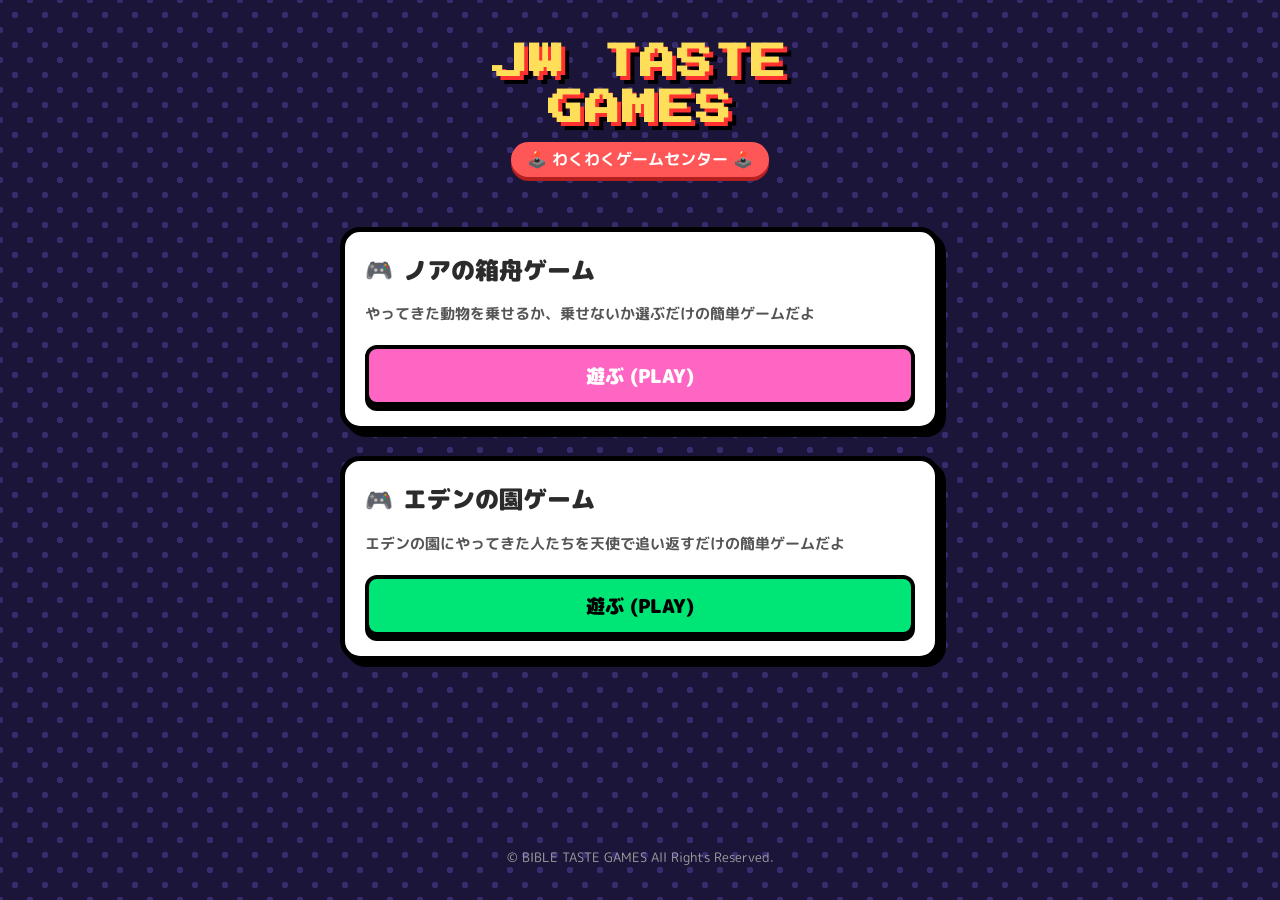
==== index.html @ 095ab3c3 "Add files via upload" ====
<!DOCTYPE html>
<html lang="ja">
<head>
  <meta charset="UTF-8">
  <meta name="viewport" content="width=device-width, initial-scale=1.0">
  <title>JW TASTE GAMES</title>
  <!-- レトロゲーム風フォント（Google Fonts） -->
  <link href="https://fonts.googleapis.com/css2?family=Press+Start+2P&family=Yuji+Mai&family=M+PLUS+Rounded+1c:wght@700;900&display=swap" rel="stylesheet">
  
  <style>
    /* 全体のスタイル設定 */
    body {
      background-color: #1b153a; /* ポップな濃いパープル */
      color: #ffffff;
      font-family: 'M PLUS Rounded 1c', sans-serif;
      margin: 0;
      padding: 0;
      display: flex;
      flex-direction: column;
      align-items: center;
      min-height: 100vh;
      box-sizing: border-box;
      background-image: 
        radial-gradient(#392c6e 15%, transparent 16%),
        radial-gradient(#392c6e 15%, transparent 16%);
      background-size: 30px 30px;
      background-position: 0 0, 15px 15px;
    }

    /* ヘッダー・タイトル */
    header {
      margin-top: 40px;
      margin-bottom: 20px;
      text-align: center;
    }

    h1 {
      font-family: 'Press Start 2P', cursive, sans-serif;
      font-size: 2.2rem;
      color: #ffde59; /* レトロイエロー */
      text-shadow: 
        4px 4px 0px #ff3131, 
        8px 8px 0px #000000;
      letter-spacing: 2px;
      margin: 0 0 10px 0;
      line-height: 1.3;
    }

    .subtitle {
      background-color: #ff5757;
      color: #ffffff;
      padding: 6px 16px;
      border-radius: 20px;
      font-weight: bold;
      display: inline-block;
      box-shadow: 0 4px 0 #b32020;
      font-size: 1rem;
    }

    /* ゲームリストのコンテナ */
    .game-container {
      width: 90%;
      max-width: 600px;
      display: flex;
      flex-direction: column;
      gap: 25px;
      margin: 30px 0;
    }

    /* 各ゲームのカード枠 */
    .game-card {
      background: #ffffff;
      color: #333333;
      border: 5px solid #000000;
      border-radius: 20px;
      padding: 20px;
      box-shadow: 6px 6px 0px #000000;
      transition: transform 0.1s, box-shadow 0.1s;
      position: relative;
      overflow: hidden;
    }

    /* カードホバー時のアニメーション */
    .game-card:hover {
      transform: translate(-3px, -3px);
      box-shadow: 9px 9px 0px #000000;
    }

    .game-title {
      font-size: 1.5rem;
      font-weight: 900;
      margin: 0 0 10px 0;
      color: #2b2b2b;
      display: flex;
      align-items: center;
      gap: 10px;
    }

    .game-title::before {
      content: '🎮';
      font-size: 1.4rem;
    }

    .game-description {
      font-size: 0.95rem;
      line-height: 1.5;
      color: #555555;
      margin-bottom: 20px;
      font-weight: 700;
    }

    /* プレイボタン */
    .play-btn {
      display: block;
      width: 100%;
      text-align: center;
      background-color: #00c2cb;
      color: #ffffff;
      font-weight: 900;
      font-size: 1.2rem;
      padding: 12px 0;
      border: 4px solid #000000;
      border-radius: 12px;
      text-decoration: none;
      box-shadow: 0 5px 0 #000000;
      box-sizing: border-box;
      transition: all 0.1s;
    }

    .play-btn:active {
      transform: translateY(4px);
      box-shadow: 0 1px 0 #000000;
    }

    /* テーマ別のボタン色カスタマイズ */
    .card-ark .play-btn { background-color: #ff66c4; }
    .card-eden .play-btn { background-color: #00e676; color: #000; }

    /* フッター */
    footer {
      margin-top: auto;
      padding: 20px;
      font-size: 0.8rem;
      color: #a0a0a0;
      text-align: center;
    }
  </style>
</head>
<body>

  <header>
    <h1>JW TASTE<br>GAMES</h1>
    <div class="subtitle">🕹️ わくわくゲームセンター 🕹️</div>
  </header>

  <main class="game-container">

    <!-- ゲーム1: ARK GAME -->
    <div class="game-card card-ark">
      <h2 class="game-title">ノアの箱舟ゲーム</h2>
      <p class="game-description">
        やってきた動物を乗せるか、乗せないか選ぶだけの簡単ゲームだよ
      </p>
      <a href="ark_game.html" class="play-btn">遊ぶ (PLAY)</a>
    </div>

    <!-- ゲーム2: EDEN GAME -->
    <div class="game-card card-eden">
      <h2 class="game-title">エデンの園ゲーム</h2>
      <p class="game-description">
        エデンの園にやってきた人たちを天使で追い返すだけの簡単ゲームだよ
      </p>
      <a href="eden_game.html" class="play-btn">遊ぶ (PLAY)</a>
    </div>

  </main>

  <footer>
    <p>&copy; BIBLE TASTE GAMES All Rights Reserved.</p>
  </footer>

</body>
</html>
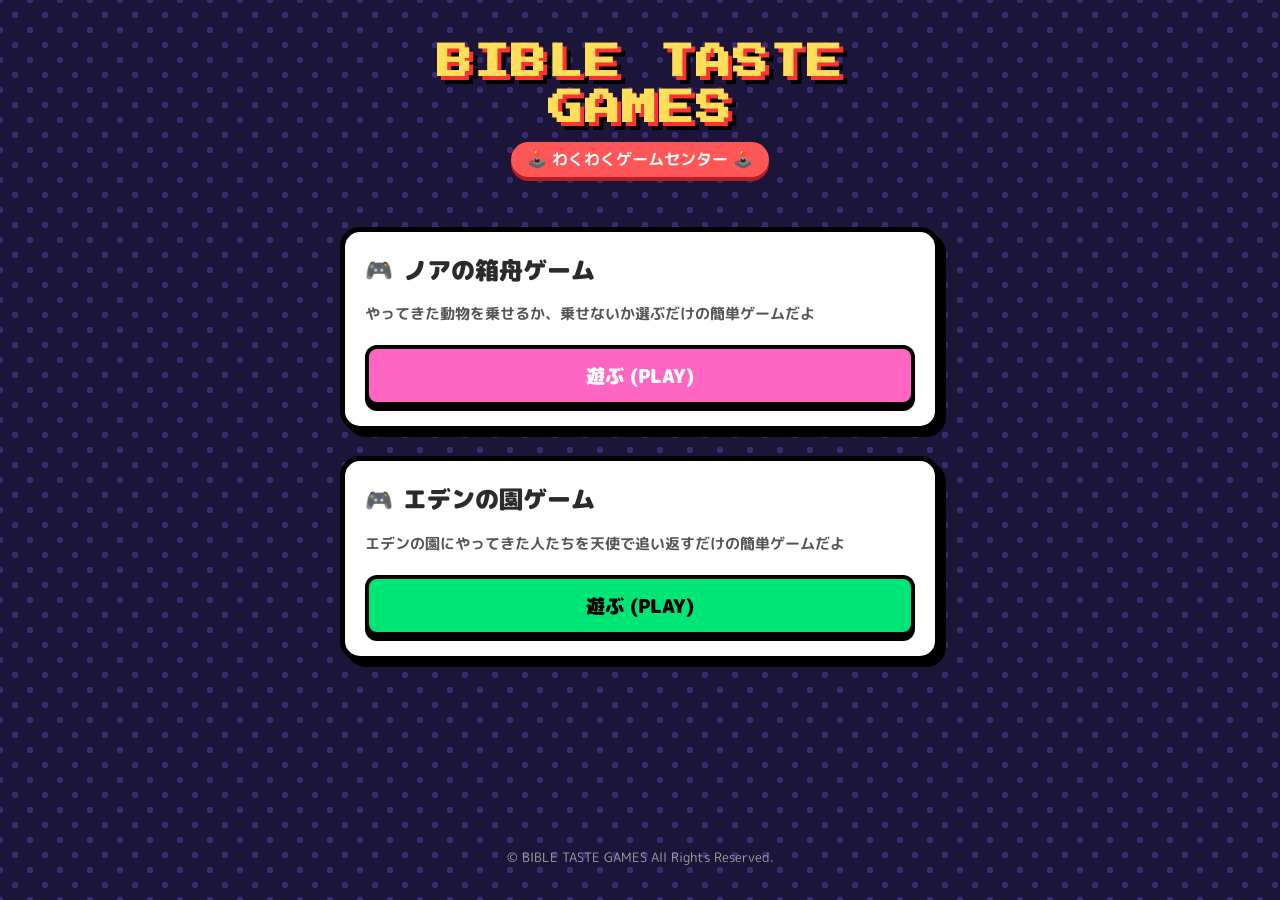
==== commit 605cc74e: "Update index.html" ====
--- a/index.html
+++ b/index.html
@@ -3,7 +3,7 @@
 <head>
   <meta charset="UTF-8">
   <meta name="viewport" content="width=device-width, initial-scale=1.0">
-  <title>JW TASTE GAMES</title>
+  <title>BIBLE TASTE GAMES</title>
   <!-- レトロゲーム風フォント（Google Fonts） -->
   <link href="https://fonts.googleapis.com/css2?family=Press+Start+2P&family=Yuji+Mai&family=M+PLUS+Rounded+1c:wght@700;900&display=swap" rel="stylesheet">
   
@@ -149,7 +149,7 @@
 <body>
 
   <header>
-    <h1>JW TASTE<br>GAMES</h1>
+    <h1>BIBLE TASTE<br>GAMES</h1>
     <div class="subtitle">🕹️ わくわくゲームセンター 🕹️</div>
   </header>
 
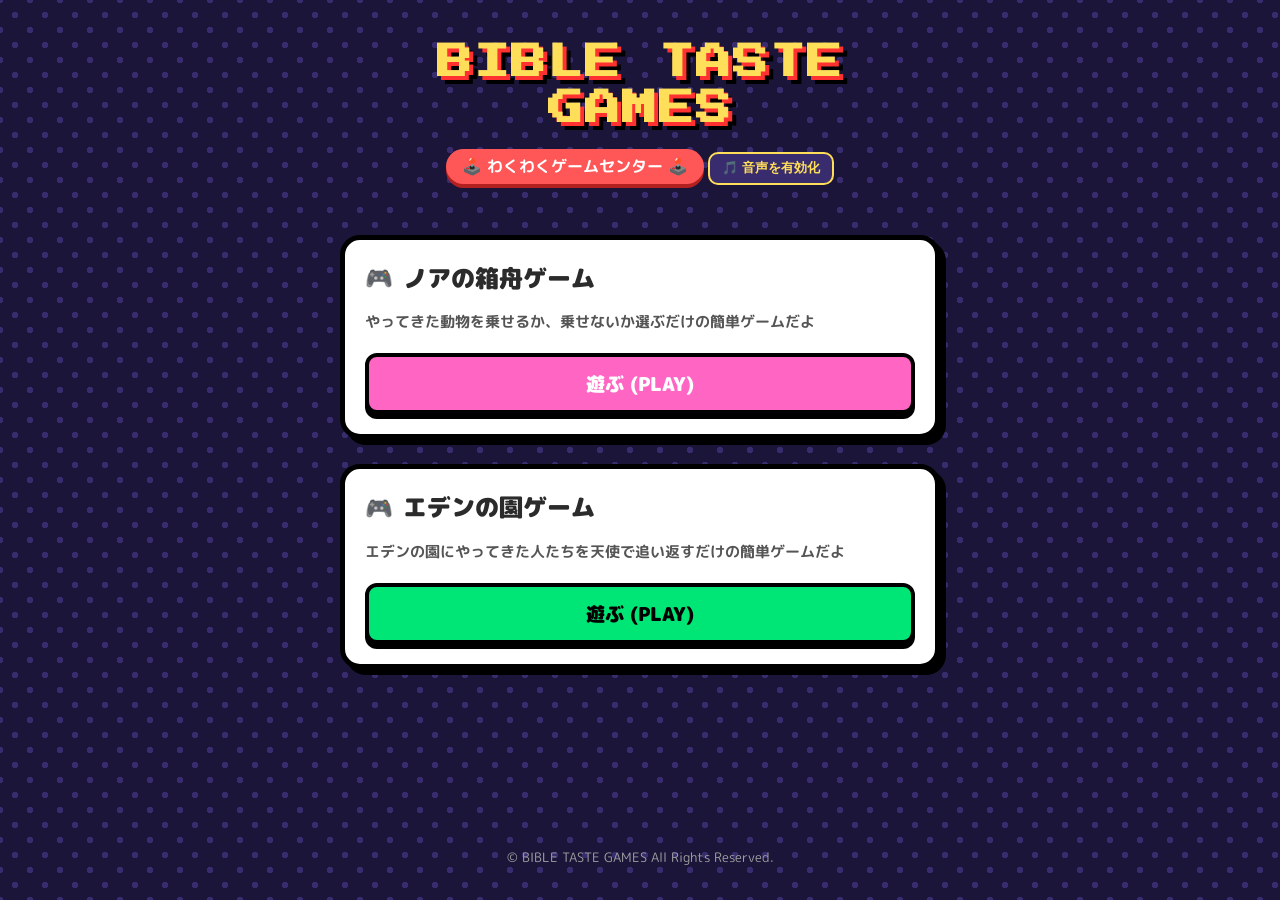
==== commit ccdf5214: "Update index.html" ====
--- a/index.html
+++ b/index.html
@@ -55,6 +55,7 @@
       display: inline-block;
       box-shadow: 0 4px 0 #b32020;
       font-size: 1rem;
+      cursor: pointer;
     }
 
     /* ゲームリストのコンテナ */
@@ -125,6 +126,7 @@
       box-shadow: 0 5px 0 #000000;
       box-sizing: border-box;
       transition: all 0.1s;
+      cursor: pointer;
     }
 
     .play-btn:active {
@@ -135,6 +137,19 @@
     /* テーマ別のボタン色カスタマイズ */
     .card-ark .play-btn { background-color: #ff66c4; }
     .card-eden .play-btn { background-color: #00e676; color: #000; }
+
+    /* Sound Switch (ON/OFF Control) */
+    .sound-toggle {
+      margin-top: 10px;
+      background: #392c6e;
+      border: 2px solid #ffde59;
+      color: #ffde59;
+      padding: 6px 12px;
+      border-radius: 10px;
+      font-size: 0.8rem;
+      font-weight: bold;
+      cursor: pointer;
+    }
 
     /* フッター */
     footer {
@@ -151,6 +166,7 @@
   <header>
     <h1>BIBLE TASTE<br>GAMES</h1>
     <div class="subtitle">🕹️ わくわくゲームセンター 🕹️</div>
+    <button id="soundBtn" class="sound-toggle">🎵 音声を有効化</button>
   </header>
 
   <main class="game-container">
@@ -179,5 +195,122 @@
     <p>&copy; BIBLE TASTE GAMES All Rights Reserved.</p>
   </footer>
 
+  <script>
+    // AudioContext の生成
+    let audioCtx = null;
+    let isBGMPlaying = false;
+    let bgmInterval = null;
+
+    function initAudio() {
+      if (!audioCtx) {
+        audioCtx = new (window.AudioContext || window.webkitAudioContext)();
+      }
+      if (audioCtx.state === 'suspended') {
+        audioCtx.resume();
+      }
+    }
+
+    // 8bit風ボタン決定音（ピピッと上昇音）
+    function playClickSound() {
+      if (!audioCtx) return;
+      
+      const now = audioCtx.currentTime;
+      const osc = audioCtx.createOscillator();
+      const gain = audioCtx.createGain();
+
+      osc.type = 'square'; // 矩形波でファミコンらしさを演出
+      osc.frequency.setValueAtTime(523.25, now); // C5
+      osc.frequency.setValueAtTime(1046.50, now + 0.06); // C6
+
+      gain.gain.setValueAtTime(0.1, now);
+      gain.gain.exponentialRampToValueAtTime(0.01, now + 0.15);
+
+      osc.connect(gain);
+      gain.connect(audioCtx.destination);
+
+      osc.start(now);
+      osc.stop(now + 0.15);
+    }
+
+    // 8bit風ポップなBGMループ生成
+    const bgmNotes = [
+      261.63, 329.63, 392.00, 523.25, // C E G C
+      293.66, 349.23, 440.00, 587.33, // D F A D
+      329.63, 392.00, 493.88, 659.25, // E G B E
+      349.23, 440.00, 523.25, 698.46  // F A C F
+    ];
+    let noteIndex = 0;
+
+    function startBGM() {
+      if (isBGMPlaying) return;
+      isBGMPlaying = true;
+      document.getElementById('soundBtn').textContent = '🔊 SOUND: ON';
+
+      bgmInterval = setInterval(() => {
+        if (!audioCtx) return;
+
+        const now = audioCtx.currentTime;
+        const osc = audioCtx.createOscillator();
+        const gain = audioCtx.createGain();
+
+        osc.type = 'triangle'; // マイルドな三角波
+        osc.frequency.setValueAtTime(bgmNotes[noteIndex], now);
+
+        gain.gain.setValueAtTime(0.05, now);
+        gain.gain.exponentialRampToValueAtTime(0.005, now + 0.12);
+
+        osc.connect(gain);
+        gain.connect(audioCtx.destination);
+
+        osc.start(now);
+        osc.stop(now + 0.12);
+
+        noteIndex = (noteIndex + 1) % bgmNotes.length;
+      }, 150);
+    }
+
+    function stopBGM() {
+      clearInterval(bgmInterval);
+      isBGMPlaying = false;
+      document.getElementById('soundBtn').textContent = '🔇 SOUND: OFF';
+    }
+
+    // イベント設定
+    document.addEventListener('click', () => {
+      initAudio();
+      if (!isBGMPlaying) {
+        startBGM();
+      }
+    }, { once: true });
+
+    // 音声オン・オフ切り替えボタン
+    const soundBtn = document.getElementById('soundBtn');
+    soundBtn.addEventListener('click', (e) => {
+      e.stopPropagation();
+      initAudio();
+      if (isBGMPlaying) {
+        stopBGM();
+      } else {
+        startBGM();
+      }
+    });
+
+    // 「遊ぶ」ボタンクリック時に決定音を鳴らしてから遷移
+    const playButtons = document.querySelectorAll('.play-btn');
+    playButtons.forEach(btn => {
+      btn.addEventListener('click', (e) => {
+        e.preventDefault();
+        const targetUrl = btn.getAttribute('href');
+        initAudio();
+        playClickSound();
+
+        // 効果音が鳴り終わるタイミングでページ遷移
+        setTimeout(() => {
+          window.location.href = targetUrl;
+        }, 150);
+      });
+    });
+  </script>
+
 </body>
 </html>
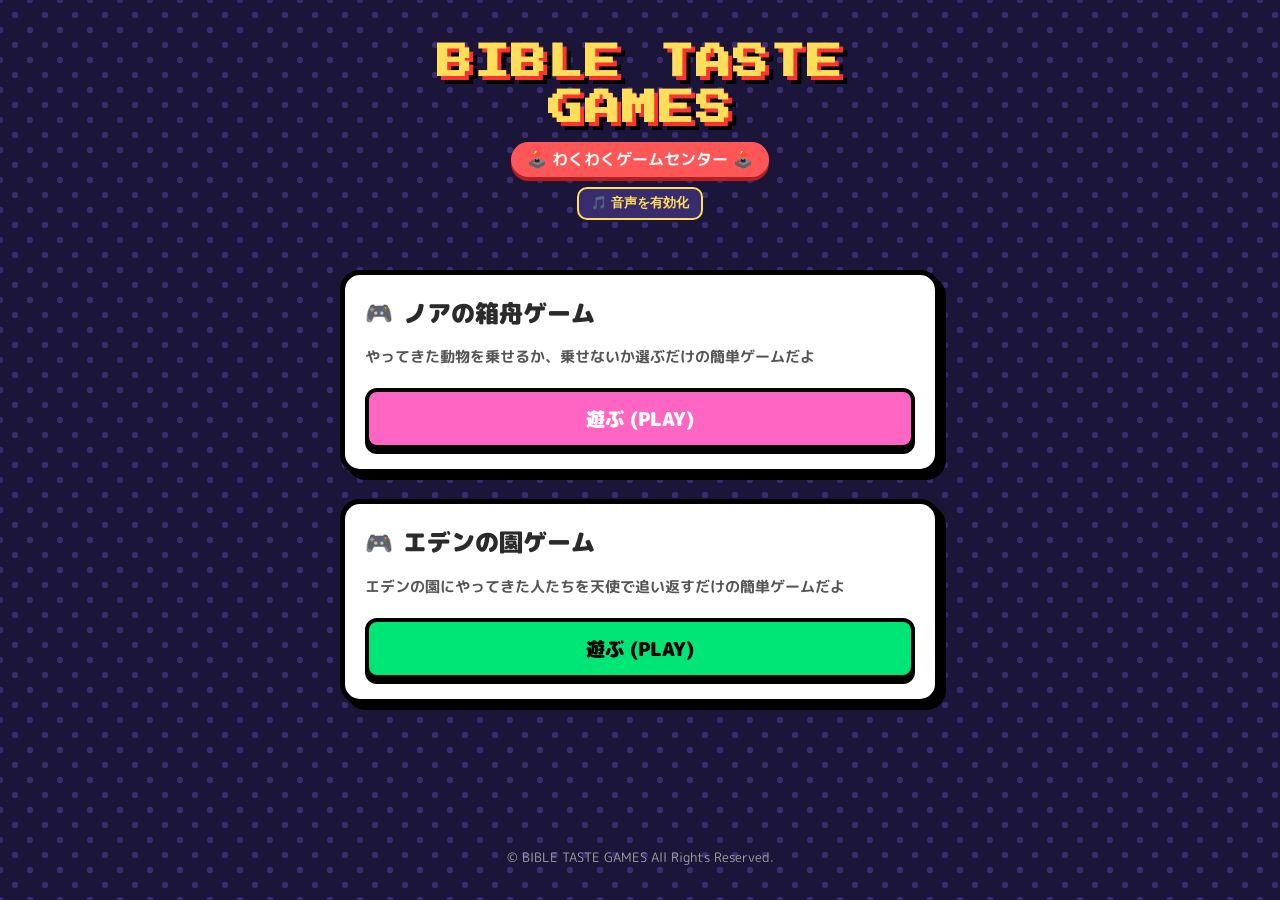
==== commit 9a37d789: "Update index.html" ====
--- a/index.html
+++ b/index.html
@@ -166,7 +166,7 @@
   <header>
     <h1>BIBLE TASTE<br>GAMES</h1>
     <div class="subtitle">🕹️ わくわくゲームセンター 🕹️</div>
-    <button id="soundBtn" class="sound-toggle">🎵 音声を有効化</button>
+    <div><button id="soundBtn" class="sound-toggle">🎵 音声を有効化</button></div>
   </header>
 
   <main class="game-container">
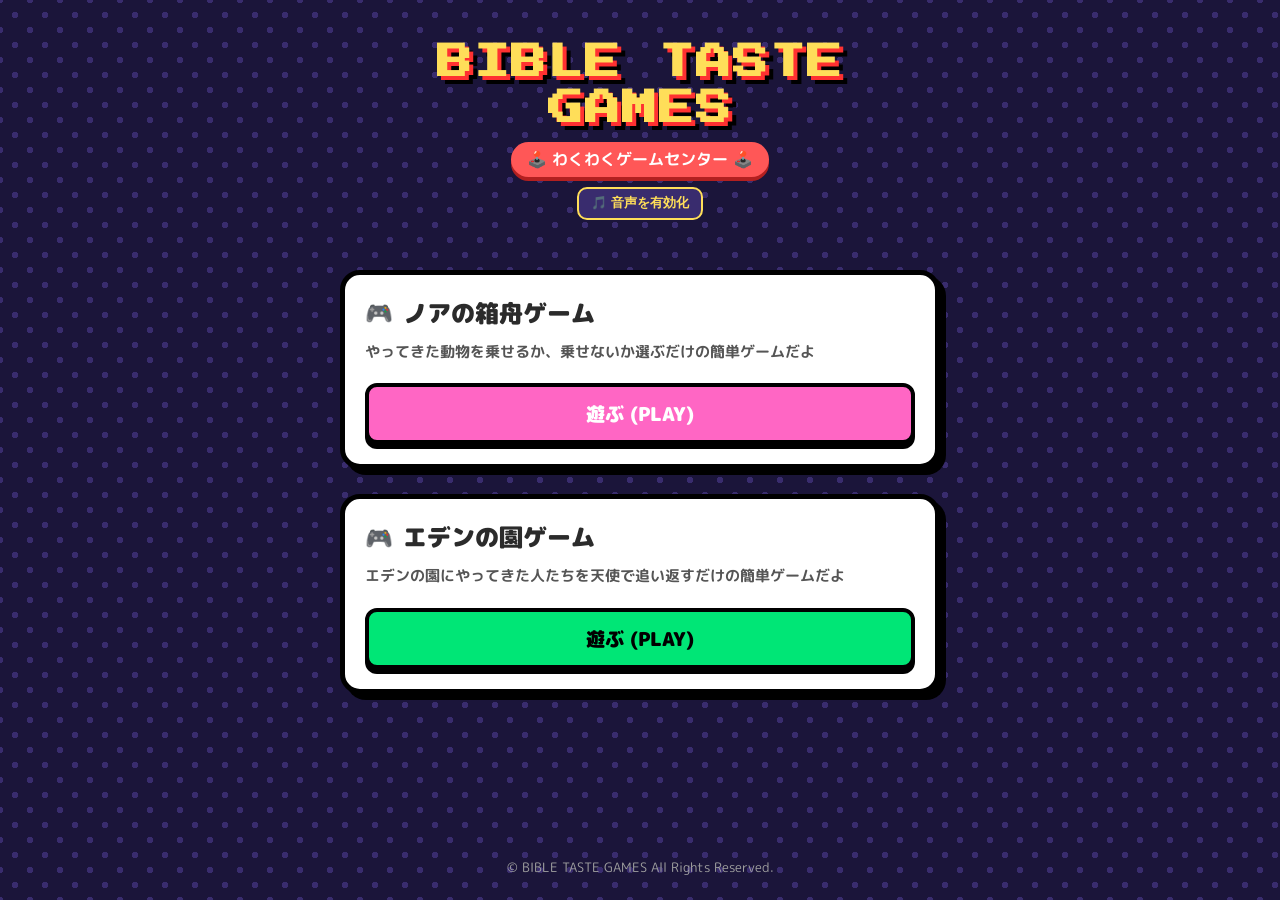
==== commit aeae5d57: "初回リファクタリング" ====
--- a/index.html
+++ b/index.html
@@ -1,316 +1,50 @@
-<!DOCTYPE html>
-<html lang="ja">
-<head>
-  <meta charset="UTF-8">
-  <meta name="viewport" content="width=device-width, initial-scale=1.0">
-  <title>BIBLE TASTE GAMES</title>
-  <!-- レトロゲーム風フォント（Google Fonts） -->
-  <link href="https://fonts.googleapis.com/css2?family=Press+Start+2P&family=Yuji+Mai&family=M+PLUS+Rounded+1c:wght@700;900&display=swap" rel="stylesheet">
-  
-  <style>
-    /* 全体のスタイル設定 */
-    body {
-      background-color: #1b153a; /* ポップな濃いパープル */
-      color: #ffffff;
-      font-family: 'M PLUS Rounded 1c', sans-serif;
-      margin: 0;
-      padding: 0;
-      display: flex;
-      flex-direction: column;
-      align-items: center;
-      min-height: 100vh;
-      box-sizing: border-box;
-      background-image: 
-        radial-gradient(#392c6e 15%, transparent 16%),
-        radial-gradient(#392c6e 15%, transparent 16%);
-      background-size: 30px 30px;
-      background-position: 0 0, 15px 15px;
-    }
-
-    /* ヘッダー・タイトル */
-    header {
-      margin-top: 40px;
-      margin-bottom: 20px;
-      text-align: center;
-    }
-
-    h1 {
-      font-family: 'Press Start 2P', cursive, sans-serif;
-      font-size: 2.2rem;
-      color: #ffde59; /* レトロイエロー */
-      text-shadow: 
-        4px 4px 0px #ff3131, 
-        8px 8px 0px #000000;
-      letter-spacing: 2px;
-      margin: 0 0 10px 0;
-      line-height: 1.3;
-    }
-
-    .subtitle {
-      background-color: #ff5757;
-      color: #ffffff;
-      padding: 6px 16px;
-      border-radius: 20px;
-      font-weight: bold;
-      display: inline-block;
-      box-shadow: 0 4px 0 #b32020;
-      font-size: 1rem;
-      cursor: pointer;
-    }
-
-    /* ゲームリストのコンテナ */
-    .game-container {
-      width: 90%;
-      max-width: 600px;
-      display: flex;
-      flex-direction: column;
-      gap: 25px;
-      margin: 30px 0;
-    }
-
-    /* 各ゲームのカード枠 */
-    .game-card {
-      background: #ffffff;
-      color: #333333;
-      border: 5px solid #000000;
-      border-radius: 20px;
-      padding: 20px;
-      box-shadow: 6px 6px 0px #000000;
-      transition: transform 0.1s, box-shadow 0.1s;
-      position: relative;
-      overflow: hidden;
-    }
-
-    /* カードホバー時のアニメーション */
-    .game-card:hover {
-      transform: translate(-3px, -3px);
-      box-shadow: 9px 9px 0px #000000;
-    }
-
-    .game-title {
-      font-size: 1.5rem;
-      font-weight: 900;
-      margin: 0 0 10px 0;
-      color: #2b2b2b;
-      display: flex;
-      align-items: center;
-      gap: 10px;
-    }
-
-    .game-title::before {
-      content: '🎮';
-      font-size: 1.4rem;
-    }
-
-    .game-description {
-      font-size: 0.95rem;
-      line-height: 1.5;
-      color: #555555;
-      margin-bottom: 20px;
-      font-weight: 700;
-    }
-
-    /* プレイボタン */
-    .play-btn {
-      display: block;
-      width: 100%;
-      text-align: center;
-      background-color: #00c2cb;
-      color: #ffffff;
-      font-weight: 900;
-      font-size: 1.2rem;
-      padding: 12px 0;
-      border: 4px solid #000000;
-      border-radius: 12px;
-      text-decoration: none;
-      box-shadow: 0 5px 0 #000000;
-      box-sizing: border-box;
-      transition: all 0.1s;
-      cursor: pointer;
-    }
-
-    .play-btn:active {
-      transform: translateY(4px);
-      box-shadow: 0 1px 0 #000000;
-    }
-
-    /* テーマ別のボタン色カスタマイズ */
-    .card-ark .play-btn { background-color: #ff66c4; }
-    .card-eden .play-btn { background-color: #00e676; color: #000; }
-
-    /* Sound Switch (ON/OFF Control) */
-    .sound-toggle {
-      margin-top: 10px;
-      background: #392c6e;
-      border: 2px solid #ffde59;
-      color: #ffde59;
-      padding: 6px 12px;
-      border-radius: 10px;
-      font-size: 0.8rem;
-      font-weight: bold;
-      cursor: pointer;
-    }
-
-    /* フッター */
-    footer {
-      margin-top: auto;
-      padding: 20px;
-      font-size: 0.8rem;
-      color: #a0a0a0;
-      text-align: center;
-    }
-  </style>
-</head>
-<body>
-
-  <header>
-    <h1>BIBLE TASTE<br>GAMES</h1>
-    <div class="subtitle">🕹️ わくわくゲームセンター 🕹️</div>
-    <div><button id="soundBtn" class="sound-toggle">🎵 音声を有効化</button></div>
-  </header>
-
-  <main class="game-container">
-
-    <!-- ゲーム1: ARK GAME -->
-    <div class="game-card card-ark">
-      <h2 class="game-title">ノアの箱舟ゲーム</h2>
-      <p class="game-description">
-        やってきた動物を乗せるか、乗せないか選ぶだけの簡単ゲームだよ
-      </p>
-      <a href="ark_game.html" class="play-btn">遊ぶ (PLAY)</a>
-    </div>
-
-    <!-- ゲーム2: EDEN GAME -->
-    <div class="game-card card-eden">
-      <h2 class="game-title">エデンの園ゲーム</h2>
-      <p class="game-description">
-        エデンの園にやってきた人たちを天使で追い返すだけの簡単ゲームだよ
-      </p>
-      <a href="eden_game.html" class="play-btn">遊ぶ (PLAY)</a>
-    </div>
-
-  </main>
-
-  <footer>
-    <p>&copy; BIBLE TASTE GAMES All Rights Reserved.</p>
-  </footer>
-
-  <script>
-    // AudioContext の生成
-    let audioCtx = null;
-    let isBGMPlaying = false;
-    let bgmInterval = null;
-
-    function initAudio() {
-      if (!audioCtx) {
-        audioCtx = new (window.AudioContext || window.webkitAudioContext)();
-      }
-      if (audioCtx.state === 'suspended') {
-        audioCtx.resume();
-      }
-    }
-
-    // 8bit風ボタン決定音（ピピッと上昇音）
-    function playClickSound() {
-      if (!audioCtx) return;
-      
-      const now = audioCtx.currentTime;
-      const osc = audioCtx.createOscillator();
-      const gain = audioCtx.createGain();
-
-      osc.type = 'square'; // 矩形波でファミコンらしさを演出
-      osc.frequency.setValueAtTime(523.25, now); // C5
-      osc.frequency.setValueAtTime(1046.50, now + 0.06); // C6
-
-      gain.gain.setValueAtTime(0.1, now);
-      gain.gain.exponentialRampToValueAtTime(0.01, now + 0.15);
-
-      osc.connect(gain);
-      gain.connect(audioCtx.destination);
-
-      osc.start(now);
-      osc.stop(now + 0.15);
-    }
-
-    // 8bit風ポップなBGMループ生成
-    const bgmNotes = [
-      261.63, 329.63, 392.00, 523.25, // C E G C
-      293.66, 349.23, 440.00, 587.33, // D F A D
-      329.63, 392.00, 493.88, 659.25, // E G B E
-      349.23, 440.00, 523.25, 698.46  // F A C F
-    ];
-    let noteIndex = 0;
-
-    function startBGM() {
-      if (isBGMPlaying) return;
-      isBGMPlaying = true;
-      document.getElementById('soundBtn').textContent = '🔊 SOUND: ON';
-
-      bgmInterval = setInterval(() => {
-        if (!audioCtx) return;
-
-        const now = audioCtx.currentTime;
-        const osc = audioCtx.createOscillator();
-        const gain = audioCtx.createGain();
-
-        osc.type = 'triangle'; // マイルドな三角波
-        osc.frequency.setValueAtTime(bgmNotes[noteIndex], now);
-
-        gain.gain.setValueAtTime(0.05, now);
-        gain.gain.exponentialRampToValueAtTime(0.005, now + 0.12);
-
-        osc.connect(gain);
-        gain.connect(audioCtx.destination);
-
-        osc.start(now);
-        osc.stop(now + 0.12);
-
-        noteIndex = (noteIndex + 1) % bgmNotes.length;
-      }, 150);
-    }
-
-    function stopBGM() {
-      clearInterval(bgmInterval);
-      isBGMPlaying = false;
-      document.getElementById('soundBtn').textContent = '🔇 SOUND: OFF';
-    }
-
-    // イベント設定
-    document.addEventListener('click', () => {
-      initAudio();
-      if (!isBGMPlaying) {
-        startBGM();
-      }
-    }, { once: true });
-
-    // 音声オン・オフ切り替えボタン
-    const soundBtn = document.getElementById('soundBtn');
-    soundBtn.addEventListener('click', (e) => {
-      e.stopPropagation();
-      initAudio();
-      if (isBGMPlaying) {
-        stopBGM();
-      } else {
-        startBGM();
-      }
-    });
-
-    // 「遊ぶ」ボタンクリック時に決定音を鳴らしてから遷移
-    const playButtons = document.querySelectorAll('.play-btn');
-    playButtons.forEach(btn => {
-      btn.addEventListener('click', (e) => {
-        e.preventDefault();
-        const targetUrl = btn.getAttribute('href');
-        initAudio();
-        playClickSound();
-
-        // 効果音が鳴り終わるタイミングでページ遷移
-        setTimeout(() => {
-          window.location.href = targetUrl;
-        }, 150);
-      });
-    });
-  </script>
-
-</body>
-</html>
+<!DOCTYPE html>
+<html lang="ja">
+<head>
+  <meta charset="UTF-8">
+  <meta name="viewport" content="width=device-width, initial-scale=1.0">
+  <title>BIBLE TASTE GAMES</title>
+  <link rel="preconnect" href="https://fonts.googleapis.com">
+  <link rel="preconnect" href="https://fonts.gstatic.com" crossorigin>
+  <link href="https://fonts.googleapis.com/css2?family=Press+Start+2P&family=M+PLUS+Rounded+1c:wght@700;900&display=swap" rel="stylesheet">
+  <link rel="icon" type="image/svg+xml" href="favicon.svg">
+  <link rel="stylesheet" href="css/common.css">
+  <link rel="stylesheet" href="css/index.css">
+</head>
+<body class="page-index">
+
+  <header>
+    <h1 class="retro-title">BIBLE TASTE<br>GAMES</h1>
+    <div class="subtitle">🕹️ わくわくゲームセンター 🕹️</div>
+    <div><button type="button" id="soundBtn" class="sound-toggle">🎵 音声を有効化</button></div>
+  </header>
+
+  <main class="game-list">
+
+    <!-- ゲームを追加するときは、この article をコピーして theme クラスと href を変更 -->
+    <article class="card game-card game-card--ark">
+      <h2 class="game-title">ノアの箱舟ゲーム</h2>
+      <p class="game-description">
+        やってきた動物を乗せるか、乗せないか選ぶだけの簡単ゲームだよ
+      </p>
+      <a href="ark_game.html" class="btn btn--block btn--pink play-btn">遊ぶ (PLAY)</a>
+    </article>
+
+    <article class="card game-card game-card--eden">
+      <h2 class="game-title">エデンの園ゲーム</h2>
+      <p class="game-description">
+        エデンの園にやってきた人たちを天使で追い返すだけの簡単ゲームだよ
+      </p>
+      <a href="eden_game.html" class="btn btn--block btn--green play-btn">遊ぶ (PLAY)</a>
+    </article>
+
+  </main>
+
+  <footer class="site-footer">
+    <p>&copy; BIBLE TASTE GAMES All Rights Reserved.</p>
+  </footer>
+
+  <script src="js/audio.js"></script>
+  <script src="js/index.js"></script>
+</body>
+</html>
--- a/css/common.css
+++ b/css/common.css
@@ -0,0 +1,143 @@
+/* =========================================================
+   BIBLE TASTE GAMES - 共通スタイル
+   index / ark_game / eden_game で共有するデザイントークンと部品
+   ========================================================= */
+
+:root {
+  /* カラー */
+  --c-bg: #1b153a;
+  --c-dot: #392c6e;
+  --c-yellow: #ffde59;
+  --c-red: #ff3131;
+  --c-pink: #ff66c4;
+  --c-cyan: #00c2cb;
+  --c-green: #00e676;
+  --c-ink: #000000;
+  --c-card: #ffffff;
+  --c-text: #333333;
+
+  /* フォント */
+  --font-body: 'M PLUS Rounded 1c', sans-serif;
+  --font-retro: 'Press Start 2P', cursive, sans-serif;
+}
+
+* { box-sizing: border-box; }
+
+/* ---------- ベース ---------- */
+body {
+  margin: 0;
+  min-height: 100vh;
+  display: flex;
+  flex-direction: column;
+  align-items: center;
+  background-color: var(--c-bg);
+  color: #ffffff;
+  font-family: var(--font-body);
+  background-image:
+    radial-gradient(var(--c-dot) 15%, transparent 16%),
+    radial-gradient(var(--c-dot) 15%, transparent 16%);
+  background-size: 30px 30px;
+  background-position: 0 0, 15px 15px;
+}
+
+/* ---------- レトロタイトル ---------- */
+.retro-title {
+  --shadow-step: 3px;
+  margin: 0 0 15px;
+  font-family: var(--font-retro);
+  font-size: 1.8rem;
+  line-height: 1.3;
+  letter-spacing: 1px;
+  text-align: center;
+  color: var(--c-yellow);
+  text-shadow:
+    var(--shadow-step) var(--shadow-step) 0 var(--c-red),
+    calc(var(--shadow-step) * 2) calc(var(--shadow-step) * 2) 0 var(--c-ink);
+}
+
+@media (min-width: 600px) {
+  .retro-title { font-size: 2.2rem; }
+}
+
+/* ---------- 白カード ---------- */
+.card {
+  background: var(--c-card);
+  color: var(--c-text);
+  border: 5px solid var(--c-ink);
+  border-radius: 20px;
+  padding: 20px;
+  box-shadow: 6px 6px 0 var(--c-ink);
+}
+
+/* ---------- 立体ボタン ---------- */
+.btn {
+  display: inline-block;
+  padding: 8px 18px;
+  font-family: var(--font-body);
+  font-size: 0.95rem;
+  font-weight: 900;
+  text-align: center;
+  text-decoration: none;
+  color: #ffffff;
+  background-color: var(--c-cyan);
+  border: 3.5px solid var(--c-ink);
+  border-radius: 12px;
+  box-shadow: 0 4px 0 var(--c-ink);
+  cursor: pointer;
+  transition: transform 0.1s, box-shadow 0.1s;
+}
+
+.btn:active:not(:disabled) {
+  transform: translateY(3px);
+  box-shadow: 0 1px 0 var(--c-ink);
+}
+
+.btn:disabled {
+  opacity: 0.4;
+  cursor: not-allowed;
+  box-shadow: none;
+}
+
+.btn--pink   { background-color: var(--c-pink); }
+.btn--cyan   { background-color: var(--c-cyan); }
+.btn--green  { background-color: var(--c-green); color: #000; }
+.btn--yellow { background-color: var(--c-yellow); color: #000; }
+.btn--red    { background-color: #ff5252; }
+.btn--block  { display: block; width: 100%; }
+
+/* ---------- 言語切替（JS: I18n.mountSwitch が生成） ---------- */
+.lang-switch {
+  display: flex;
+  gap: 4px;
+  padding: 4px;
+  background: #f0f0f0;
+  border: 3px solid var(--c-ink);
+  border-radius: 15px;
+}
+
+.lang-btn {
+  padding: 4px 10px;
+  font-family: var(--font-body);
+  font-size: 0.8rem;
+  font-weight: 900;
+  color: #555;
+  background: none;
+  border: 2px solid transparent;
+  border-radius: 10px;
+  cursor: pointer;
+}
+
+.lang-btn.active {
+  color: #ffffff;
+  background-color: var(--c-cyan);
+  border-color: var(--c-ink);
+}
+
+/* ---------- フッター ---------- */
+.site-footer {
+  margin-top: auto;
+  padding: 10px;
+  font-size: 0.8rem;
+  color: #a0a0a0;
+  text-align: center;
+}
--- a/css/index.css
+++ b/css/index.css
@@ -0,0 +1,87 @@
+/* index.html 専用スタイル（共通部品は common.css） */
+
+header {
+  margin: 40px 0 20px;
+  text-align: center;
+}
+
+.page-index .retro-title {
+  --shadow-step: 4px;
+  font-size: 2.2rem;
+  margin-bottom: 10px;
+  letter-spacing: 2px;
+}
+
+.subtitle {
+  display: inline-block;
+  padding: 6px 16px;
+  font-size: 1rem;
+  font-weight: bold;
+  color: #ffffff;
+  background-color: #ff5757;
+  border-radius: 20px;
+  box-shadow: 0 4px 0 #b32020;
+}
+
+.sound-toggle {
+  margin-top: 10px;
+  padding: 6px 12px;
+  font-size: 0.8rem;
+  font-weight: bold;
+  color: var(--c-yellow);
+  background: var(--c-dot);
+  border: 2px solid var(--c-yellow);
+  border-radius: 10px;
+  cursor: pointer;
+}
+
+/* ゲームリスト */
+.game-list {
+  width: 90%;
+  max-width: 600px;
+  margin: 30px 0;
+  display: flex;
+  flex-direction: column;
+  gap: 25px;
+}
+
+.game-card {
+  position: relative;
+  overflow: hidden;
+  transition: transform 0.1s, box-shadow 0.1s;
+}
+
+.game-card:hover {
+  transform: translate(-3px, -3px);
+  box-shadow: 9px 9px 0 var(--c-ink);
+}
+
+.game-title {
+  display: flex;
+  align-items: center;
+  gap: 10px;
+  margin: 0 0 10px;
+  font-size: 1.5rem;
+  font-weight: 900;
+  color: #2b2b2b;
+}
+
+.game-title::before {
+  content: '🎮';
+  font-size: 1.4rem;
+}
+
+.game-description {
+  margin: 0 0 20px;
+  font-size: 0.95rem;
+  font-weight: 700;
+  line-height: 1.5;
+  color: #555555;
+}
+
+.play-btn {
+  padding: 12px 0;
+  font-size: 1.2rem;
+  border-width: 4px;
+  box-shadow: 0 5px 0 var(--c-ink);
+}
